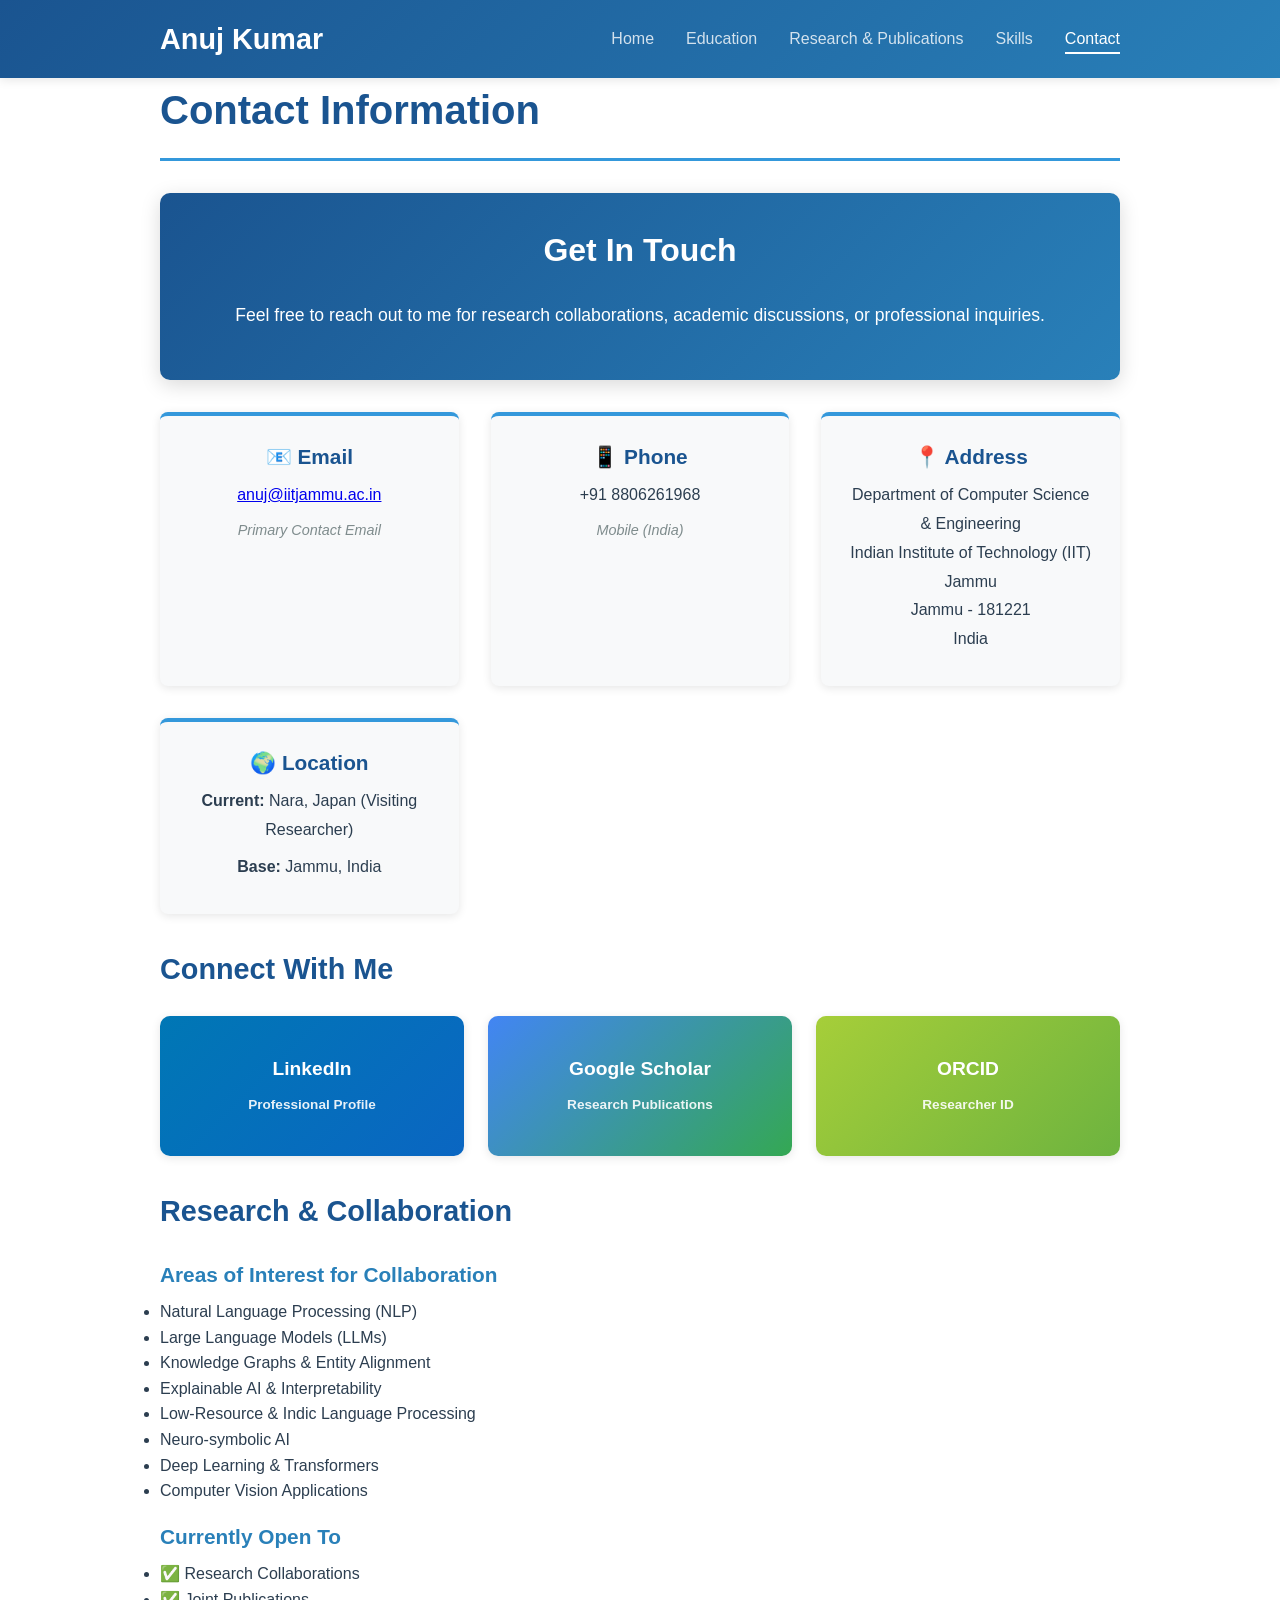
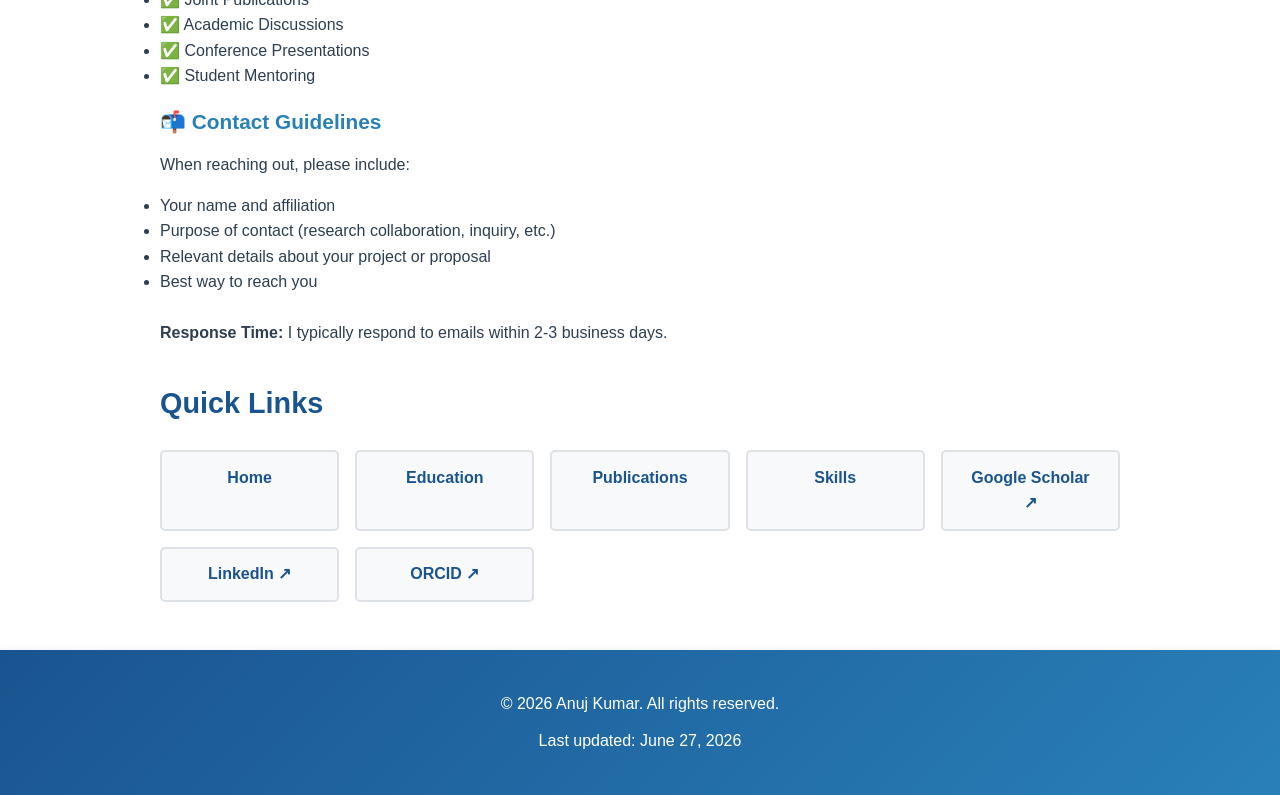
==== contact.html @ 15e8de83 "Add files via upload" ====
<!DOCTYPE html>
<html lang="en">
<head>
    <meta charset="UTF-8">
    <meta name="viewport" content="width=device-width, initial-scale=1.0">
    <title>Contact - Anuj Kumar</title>
    <link rel="stylesheet" href="style.css">
</head>
<body>
    <!-- Navigation -->
    <nav class="navbar">
        <div class="container">
            <div class="logo">Anuj Kumar</div>
            <ul class="nav-menu">
                <li><a href="index.html">Home</a></li>
                <li><a href="education.html">Education</a></li>
                <li><a href="research.html">Research & Publications</a></li>
                <li><a href="skills.html">Skills</a></li>
                <li><a href="contact.html" class="active">Contact</a></li>
            </ul>
            <div class="hamburger">
                <span></span>
                <span></span>
                <span></span>
            </div>
        </div>
    </nav>

    <!-- Main Content -->
    <main class="container">
        <h1>Contact Information</h1>

        <section class="contact-section">
            <div class="contact-card">
                <h2>Get In Touch</h2>
                <p>Feel free to reach out to me for research collaborations, academic discussions, or professional inquiries.</p>
            </div>

            <div class="contact-details">
                <div class="contact-item">
                    <h3>📧 Email</h3>
                    <p><a href="mailto:anuj@iitjammu.ac.in">anuj@iitjammu.ac.in</a></p>
                    <p class="label">Primary Contact Email</p>
                </div>

                <div class="contact-item">
                    <h3>📱 Phone</h3>
                    <p>+91 8806261968</p>
                    <p class="label">Mobile (India)</p>
                </div>

                <div class="contact-item">
                    <h3>📍 Address</h3>
                    <p>
                        Department of Computer Science & Engineering<br>
                        Indian Institute of Technology (IIT) Jammu<br>
                        Jammu - 181221<br>
                        India
                    </p>
                </div>

                <div class="contact-item">
                    <h3>🌍 Location</h3>
                    <p><strong>Current:</strong> Nara, Japan (Visiting Researcher)</p>
                    <p><strong>Base:</strong> Jammu, India</p>
                </div>
            </div>

            <div class="social-section">
                <h2>Connect With Me</h2>
                <div class="social-links-large">
                    <a href="https://www.linkedin.com/in/anujswami" target="_blank" class="social-btn linkedin">
                        <span>LinkedIn</span>
                        <p>Professional Profile</p>
                    </a>
                    <a href="https://scholar.google.com/citations?view_op=list_works&hl=en&user=Bb7oU5AAAAAJ" target="_blank" class="social-btn scholar">
                        <span>Google Scholar</span>
                        <p>Research Publications</p>
                    </a>
                    <a href="https://orcid.org/0000-0002-1785-370X" target="_blank" class="social-btn orcid">
                        <span>ORCID</span>
                        <p>Researcher ID</p>
                    </a>
                </div>
            </div>

            <div class="office-hours">
                <h2>Research & Collaboration</h2>
                <div class="research-info">
                    <h3>Areas of Interest for Collaboration</h3>
                    <ul>
                        <li>Natural Language Processing (NLP)</li>
                        <li>Large Language Models (LLMs)</li>
                        <li>Knowledge Graphs & Entity Alignment</li>
                        <li>Explainable AI & Interpretability</li>
                        <li>Low-Resource & Indic Language Processing</li>
                        <li>Neuro-symbolic AI</li>
                        <li>Deep Learning & Transformers</li>
                        <li>Computer Vision Applications</li>
                    </ul>

                    <h3>Currently Open To</h3>
                    <ul>
                        <li>✅ Research Collaborations</li>
                        <li>✅ Joint Publications</li>
                        <li>✅ Academic Discussions</li>
                        <li>✅ Conference Presentations</li>
                        <li>✅ Student Mentoring</li>
                    </ul>
                </div>
            </div>

            <div class="message-info">
                <h3>📬 Contact Guidelines</h3>
                <p>When reaching out, please include:</p>
                <ul>
                    <li>Your name and affiliation</li>
                    <li>Purpose of contact (research collaboration, inquiry, etc.)</li>
                    <li>Relevant details about your project or proposal</li>
                    <li>Best way to reach you</li>
                </ul>
                <p style="margin-top: 1.5rem;"><strong>Response Time:</strong> I typically respond to emails within 2-3 business days.</p>
            </div>
        </section>

        <section class="quick-links">
            <h2>Quick Links</h2>
            <div class="links-grid">
                <a href="index.html" class="quick-link">Home</a>
                <a href="education.html" class="quick-link">Education</a>
                <a href="research.html" class="quick-link">Publications</a>
                <a href="skills.html" class="quick-link">Skills</a>
                <a href="https://scholar.google.com/citations?view_op=list_works&hl=en&user=Bb7oU5AAAAAJ" target="_blank" class="quick-link external">Google Scholar</a>
                <a href="https://www.linkedin.com/in/anujswami" target="_blank" class="quick-link external">LinkedIn</a>
                <a href="https://orcid.org/0000-0002-1785-370X" target="_blank" class="quick-link external">ORCID</a>
            </div>
        </section>
    </main>

    <!-- Footer -->
    <footer class="footer">
        <div class="container">
            <p>&copy; 2026 Anuj Kumar. All rights reserved.</p>
            <p>Last updated: June 27, 2026</p>
        </div>
    </footer>

    <script src="script.js"></script>
</body>
</html>
---- style.css ----
* {
    margin: 0;
    padding: 0;
    box-sizing: border-box;
}

:root {
    --primary-color: #1a5490;
    --secondary-color: #2980b9;
    --accent-color: #3498db;
    --success-color: #27ae60;
    --danger-color: #e74c3c;
    --light-bg: #f8f9fa;
    --border-color: #dee2e6;
    --text-dark: #2c3e50;
    --text-light: #7f8c8d;
    --shadow: 0 2px 10px rgba(0, 0, 0, 0.1);
    --shadow-lg: 0 5px 20px rgba(0, 0, 0, 0.15);
}

body {
    font-family: 'Segoe UI', Tahoma, Geneva, Verdana, sans-serif;
    line-height: 1.6;
    color: var(--text-dark);
    background-color: #ffffff;
}

.container {
    max-width: 1000px;
    margin: 0 auto;
    padding: 0 20px;
}

/* Navbar */
.navbar {
    background: linear-gradient(135deg, var(--primary-color), var(--secondary-color));
    color: white;
    padding: 1rem 0;
    box-shadow: var(--shadow);
    position: sticky;
    top: 0;
    z-index: 100;
}

.navbar .container {
    display: flex;
    justify-content: space-between;
    align-items: center;
}

.logo {
    font-size: 1.8rem;
    font-weight: bold;
    color: white;
    cursor: pointer;
}

.nav-menu {
    display: flex;
    list-style: none;
    gap: 2rem;
}

.nav-menu a {
    color: rgba(255, 255, 255, 0.8);
    text-decoration: none;
    transition: color 0.3s ease;
    font-weight: 500;
}

.nav-menu a:hover,
.nav-menu a.active {
    color: white;
    border-bottom: 2px solid white;
    padding-bottom: 0.3rem;
}

.hamburger {
    display: none;
    flex-direction: column;
    cursor: pointer;
}

.hamburger span {
    width: 25px;
    height: 3px;
    background: white;
    margin: 5px 0;
    transition: 0.3s;
}

/* Main Content */
main {
    padding: 3rem 0;
    min-height: 70vh;
}

h1 {
    font-size: 2.5rem;
    margin-bottom: 2rem;
    color: var(--primary-color);
    border-bottom: 3px solid var(--accent-color);
    padding-bottom: 1rem;
}

h2 {
    font-size: 1.8rem;
    margin: 2rem 0 1.5rem;
    color: var(--primary-color);
}

h3 {
    font-size: 1.3rem;
    color: var(--secondary-color);
    margin: 1rem 0 0.5rem;
}

p {
    margin: 0.8rem 0;
    line-height: 1.8;
}

/* Profile Section */
.profile-section {
    background: var(--light-bg);
    padding: 2rem;
    border-radius: 10px;
    margin-bottom: 2rem;
    box-shadow: var(--shadow);
}

.profile-header {
    display: flex;
    gap: 2rem;
    align-items: flex-start;
    margin-bottom: 2rem;
}

.profile-image {
    flex-shrink: 0;
}

.avatar-placeholder {
    width: 150px;
    height: 150px;
    background: linear-gradient(135deg, var(--secondary-color), var(--accent-color));
    border-radius: 10px;
    display: flex;
    align-items: center;
    justify-content: center;
    color: white;
    font-size: 3rem;
    font-weight: bold;
    box-shadow: var(--shadow-lg);
}

.profile-info {
    flex: 1;
}

.profile-info h1 {
    margin: 0;
    border: none;
    padding: 0;
    font-size: 2.2rem;
}

.title {
    font-size: 1.3rem;
    color: var(--secondary-color);
    font-weight: 600;
    margin: 0.5rem 0;
}

.institution {
    color: var(--text-light);
    margin: 1rem 0;
    line-height: 1.8;
}

.current-position {
    background: rgba(52, 152, 219, 0.1);
    padding: 0.8rem;
    border-left: 4px solid var(--accent-color);
    border-radius: 4px;
    margin: 1rem 0;
}

.profile-bio {
    margin: 2rem 0;
}

.profile-bio p {
    margin: 1rem 0;
    text-align: justify;
}

.social-links {
    display: flex;
    gap: 1rem;
    margin-top: 1.5rem;
    flex-wrap: wrap;
}

.btn-link {
    display: inline-block;
    background: var(--primary-color);
    color: white;
    padding: 0.6rem 1.2rem;
    text-decoration: none;
    border-radius: 5px;
    transition: all 0.3s ease;
    font-size: 0.95rem;
}

.btn-link:hover {
    background: var(--secondary-color);
    transform: translateY(-2px);
    box-shadow: var(--shadow);
}

.contact-info {
    background: white;
    padding: 1.5rem;
    border-radius: 8px;
    margin-top: 1.5rem;
    border-left: 4px solid var(--success-color);
}

.contact-info h3 {
    margin-top: 0;
}

.contact-info a {
    color: var(--accent-color);
    text-decoration: none;
}

.contact-info a:hover {
    text-decoration: underline;
}

/* Highlights Grid */
.highlights {
    margin: 3rem 0;
}

.highlight-grid {
    display: grid;
    grid-template-columns: repeat(auto-fit, minmax(250px, 1fr));
    gap: 1.5rem;
    margin: 1.5rem 0;
}

.highlight-card {
    background: linear-gradient(135deg, rgba(26, 84, 144, 0.05), rgba(52, 152, 219, 0.05));
    padding: 1.5rem;
    border-radius: 8px;
    border-left: 4px solid var(--primary-color);
    transition: all 0.3s ease;
    box-shadow: var(--shadow);
}

.highlight-card:hover {
    transform: translateY(-5px);
    box-shadow: var(--shadow-lg);
    border-left-color: var(--accent-color);
}

.highlight-card h4 {
    color: var(--primary-color);
    margin-bottom: 0.8rem;
    font-size: 1.1rem;
}

.highlight-card p {
    font-size: 0.95rem;
    color: var(--text-light);
    margin: 0;
}

/* Education Section */
.education-section {
    margin: 2rem 0;
}

.education-item {
    background: var(--light-bg);
    padding: 1.5rem;
    margin-bottom: 1.5rem;
    border-radius: 8px;
    border-left: 4px solid var(--accent-color);
    box-shadow: var(--shadow);
    transition: all 0.3s ease;
}

.education-item:hover {
    box-shadow: var(--shadow-lg);
    transform: translateX(5px);
}

.education-header {
    display: flex;
    justify-content: space-between;
    align-items: center;
    margin-bottom: 1rem;
    flex-wrap: wrap;
    gap: 1rem;
}

.education-header h3 {
    margin: 0;
}

.date {
    background: var(--primary-color);
    color: white;
    padding: 0.4rem 0.8rem;
    border-radius: 20px;
    font-size: 0.9rem;
    font-weight: 600;
}

.institution {
    color: var(--secondary-color);
    font-weight: 600;
    font-size: 1rem;
}

.department {
    color: var(--text-light);
    margin: 0.5rem 0;
}

.grade {
    background: rgba(39, 174, 96, 0.1);
    padding: 0.5rem;
    border-radius: 4px;
    color: var(--success-color);
    font-weight: 600;
}

.advisor-info,
.thesis-info {
    background: white;
    padding: 1rem;
    border-radius: 5px;
    margin-top: 1rem;
}

.thesis-info h4 {
    margin-top: 0;
    color: var(--primary-color);
}

.thesis-info ul {
    list-style-position: inside;
    color: var(--text-light);
}

.thesis-info li {
    margin: 0.5rem 0;
}

/* Publications Section */
.publication-item {
    background: var(--light-bg);
    padding: 1.5rem;
    margin-bottom: 1.5rem;
    border-radius: 8px;
    border-left: 4px solid var(--secondary-color);
    box-shadow: var(--shadow);
    transition: all 0.3s ease;
}

.publication-item:hover {
    box-shadow: var(--shadow-lg);
}

.pub-header {
    margin-bottom: 1rem;
}

.pub-header h3 {
    margin: 0 0 0.5rem 0;
    font-size: 1.1rem;
    color: var(--primary-color);
}

.pub-date {
    background: var(--accent-color);
    color: white;
    padding: 0.3rem 0.8rem;
    border-radius: 15px;
    font-size: 0.85rem;
    font-weight: 600;
    display: inline-block;
}

.publication-item p {
    margin: 0.5rem 0;
    font-size: 0.95rem;
}

.publication-item a {
    color: var(--accent-color);
    text-decoration: none;
    font-weight: 600;
}

.publication-item a:hover {
    text-decoration: underline;
}

/* Skills Section */
.skills-section {
    margin: 2rem 0;
}

.skill-category {
    margin: 2.5rem 0;
}

.skills-grid {
    display: grid;
    grid-template-columns: repeat(auto-fit, minmax(250px, 1fr));
    gap: 1.5rem;
    margin: 1.5rem 0;
}

.skill-item {
    background: var(--light-bg);
    padding: 1.5rem;
    border-radius: 8px;
    box-shadow: var(--shadow);
    transition: all 0.3s ease;
}

.skill-item:hover {
    box-shadow: var(--shadow-lg);
    transform: translateY(-5px);
}

.skill-item h3 {
    margin-top: 0;
    color: var(--primary-color);
    font-size: 1.1rem;
}

.skill-bar {
    height: 8px;
    background: var(--border-color);
    border-radius: 10px;
    overflow: hidden;
    margin: 0.8rem 0;
}

.skill-fill {
    height: 100%;
    background: linear-gradient(90deg, var(--primary-color), var(--accent-color));
    border-radius: 10px;
    transition: width 0.3s ease;
}

.skill-item p {
    font-size: 0.9rem;
    color: var(--text-light);
    margin: 0.5rem 0 0 0;
}

.specialization-grid {
    display: grid;
    grid-template-columns: repeat(auto-fit, minmax(280px, 1fr));
    gap: 1.5rem;
    margin: 1.5rem 0;
}

.spec-item {
    background: white;
    padding: 1.5rem;
    border-radius: 8px;
    border: 2px solid var(--border-color);
    box-shadow: var(--shadow);
    transition: all 0.3s ease;
}

.spec-item:hover {
    border-color: var(--accent-color);
    box-shadow: var(--shadow-lg);
}

.spec-item h3 {
    margin-top: 0;
    color: var(--secondary-color);
    font-size: 1rem;
}

.spec-item p {
    margin: 0.8rem 0;
    font-size: 0.9rem;
    color: var(--text-light);
}

/* Experience Section */
.experience-section,
.achievement-section {
    margin: 2rem 0;
}

.experience-item {
    background: var(--light-bg);
    padding: 1.5rem;
    margin-bottom: 1.5rem;
    border-radius: 8px;
    border-left: 4px solid var(--success-color);
    box-shadow: var(--shadow);
    transition: all 0.3s ease;
}

.experience-item:hover {
    transform: translateX(5px);
    box-shadow: var(--shadow-lg);
}

.exp-header {
    display: flex;
    justify-content: space-between;
    align-items: center;
    margin-bottom: 0.8rem;
    flex-wrap: wrap;
    gap: 1rem;
}

.exp-header h3 {
    margin: 0;
}

.organization {
    color: var(--secondary-color);
    font-weight: 600;
    margin: 0.5rem 0;
}

.role {
    color: var(--text-light);
    font-size: 0.95rem;
    margin: 0.5rem 0;
}

/* Contact Section */
.contact-section {
    margin: 2rem 0;
}

.contact-card {
    background: linear-gradient(135deg, var(--primary-color), var(--secondary-color));
    color: white;
    padding: 2rem;
    border-radius: 10px;
    text-align: center;
    margin-bottom: 2rem;
    box-shadow: var(--shadow-lg);
}

.contact-card h2 {
    color: white;
    margin-top: 0;
    font-size: 2rem;
}

.contact-card p {
    margin: 1rem 0;
    font-size: 1.1rem;
}

.contact-details {
    display: grid;
    grid-template-columns: repeat(auto-fit, minmax(250px, 1fr));
    gap: 2rem;
    margin: 2rem 0;
}

.contact-item {
    background: var(--light-bg);
    padding: 1.5rem;
    border-radius: 8px;
    border-top: 4px solid var(--accent-color);
    box-shadow: var(--shadow);
    text-align: center;
}

.contact-item h3 {
    margin-top: 0;
    color: var(--primary-color);
}

.contact-item p {
    margin: 0.5rem 0;
}

.label {
    color: var(--text-light);
    font-size: 0.9rem;
    font-style: italic;
}

/* Social Section */
.social-section {
    margin: 2rem 0;
}

.social-links-large {
    display: grid;
    grid-template-columns: repeat(auto-fit, minmax(200px, 1fr));
    gap: 1.5rem;
    margin: 1.5rem 0;
}

.social-btn {
    display: flex;
    flex-direction: column;
    align-items: center;
    justify-content: center;
    padding: 1.5rem;
    border-radius: 10px;
    text-decoration: none;
    color: white;
    transition: all 0.3s ease;
    box-shadow: var(--shadow);
    font-weight: 600;
    min-height: 140px;
}

.social-btn span {
    font-size: 1.2rem;
    margin-bottom: 0.5rem;
}

.social-btn p {
    font-size: 0.85rem;
    margin: 0;
    opacity: 0.9;
}

.linkedin {
    background: linear-gradient(135deg, #0077B5, #0A66C2);
}

.scholar {
    background: linear-gradient(135deg, #4285F4, #34A853);
}

.orcid {
    background: linear-gradient(135deg, #A6CE39, #6DB33F);
}

.social-btn:hover {
    transform: translateY(-5px);
    box-shadow: var(--shadow-lg);
}

/* Quick Links */
.links-grid {
    display: grid;
    grid-template-columns: repeat(auto-fit, minmax(150px, 1fr));
    gap: 1rem;
}

.quick-link {
    display: inline-block;
    padding: 0.8rem 1.5rem;
    background: var(--light-bg);
    color: var(--primary-color);
    text-decoration: none;
    border-radius: 5px;
    border: 2px solid var(--border-color);
    transition: all 0.3s ease;
    text-align: center;
    font-weight: 600;
}

.quick-link:hover {
    background: var(--primary-color);
    color: white;
    border-color: var(--primary-color);
    transform: translateY(-2px);
}

.quick-link.external::after {
    content: ' ↗';
}

/* Lists */
.achievements-list {
    list-style-position: inside;
    margin: 1.5rem 0;
}

.achievements-list li {
    margin: 1rem 0;
    line-height: 1.8;
    color: var(--text-dark);
}

/* Footer */
.footer {
    background: linear-gradient(135deg, var(--primary-color), var(--secondary-color));
    color: white;
    text-align: center;
    padding: 2rem;
    margin-top: 3rem;
    box-shadow: var(--shadow);
}

.footer p {
    margin: 0.5rem 0;
}

/* Responsive Design */
@media (max-width: 768px) {
    .hamburger {
        display: flex;
    }

    .nav-menu {
        display: none;
        position: absolute;
        top: 60px;
        left: 0;
        width: 100%;
        background: var(--primary-color);
        flex-direction: column;
        gap: 0;
        padding: 1rem 0;
    }

    .nav-menu.active {
        display: flex;
    }

    .nav-menu li {
        padding: 1rem 2rem;
        border-bottom: 1px solid rgba(255, 255, 255, 0.1);
    }

    .nav-menu a {
        display: block;
    }

    h1 {
        font-size: 2rem;
    }

    h2 {
        font-size: 1.5rem;
    }

    .profile-header {
        flex-direction: column;
        align-items: center;
        text-align: center;
    }

    .avatar-placeholder {
        width: 120px;
        height: 120px;
    }

    .profile-info h1 {
        font-size: 1.8rem;
    }

    .education-header,
    .exp-header {
        flex-direction: column;
        align-items: flex-start;
    }

    .skills-grid,
    .highlight-grid,
    .contact-details,
    .specialization-grid,
    .social-links-large {
        grid-template-columns: 1fr;
    }

    .social-links {
        flex-direction: column;
        align-items: stretch;
    }

    .btn-link {
        text-align: center;
    }

    main {
        padding: 2rem 0;
    }
}

@media (max-width: 480px) {
    .navbar .container {
        flex-direction: column;
    }

    .logo {
        margin-bottom: 1rem;
    }

    h1 {
        font-size: 1.5rem;
    }

    h2 {
        font-size: 1.2rem;
    }

    .profile-section,
    .education-item,
    .publication-item,
    .skill-item,
    .contact-item {
        padding: 1rem;
    }

    .container {
        padding: 0 15px;
    }
}
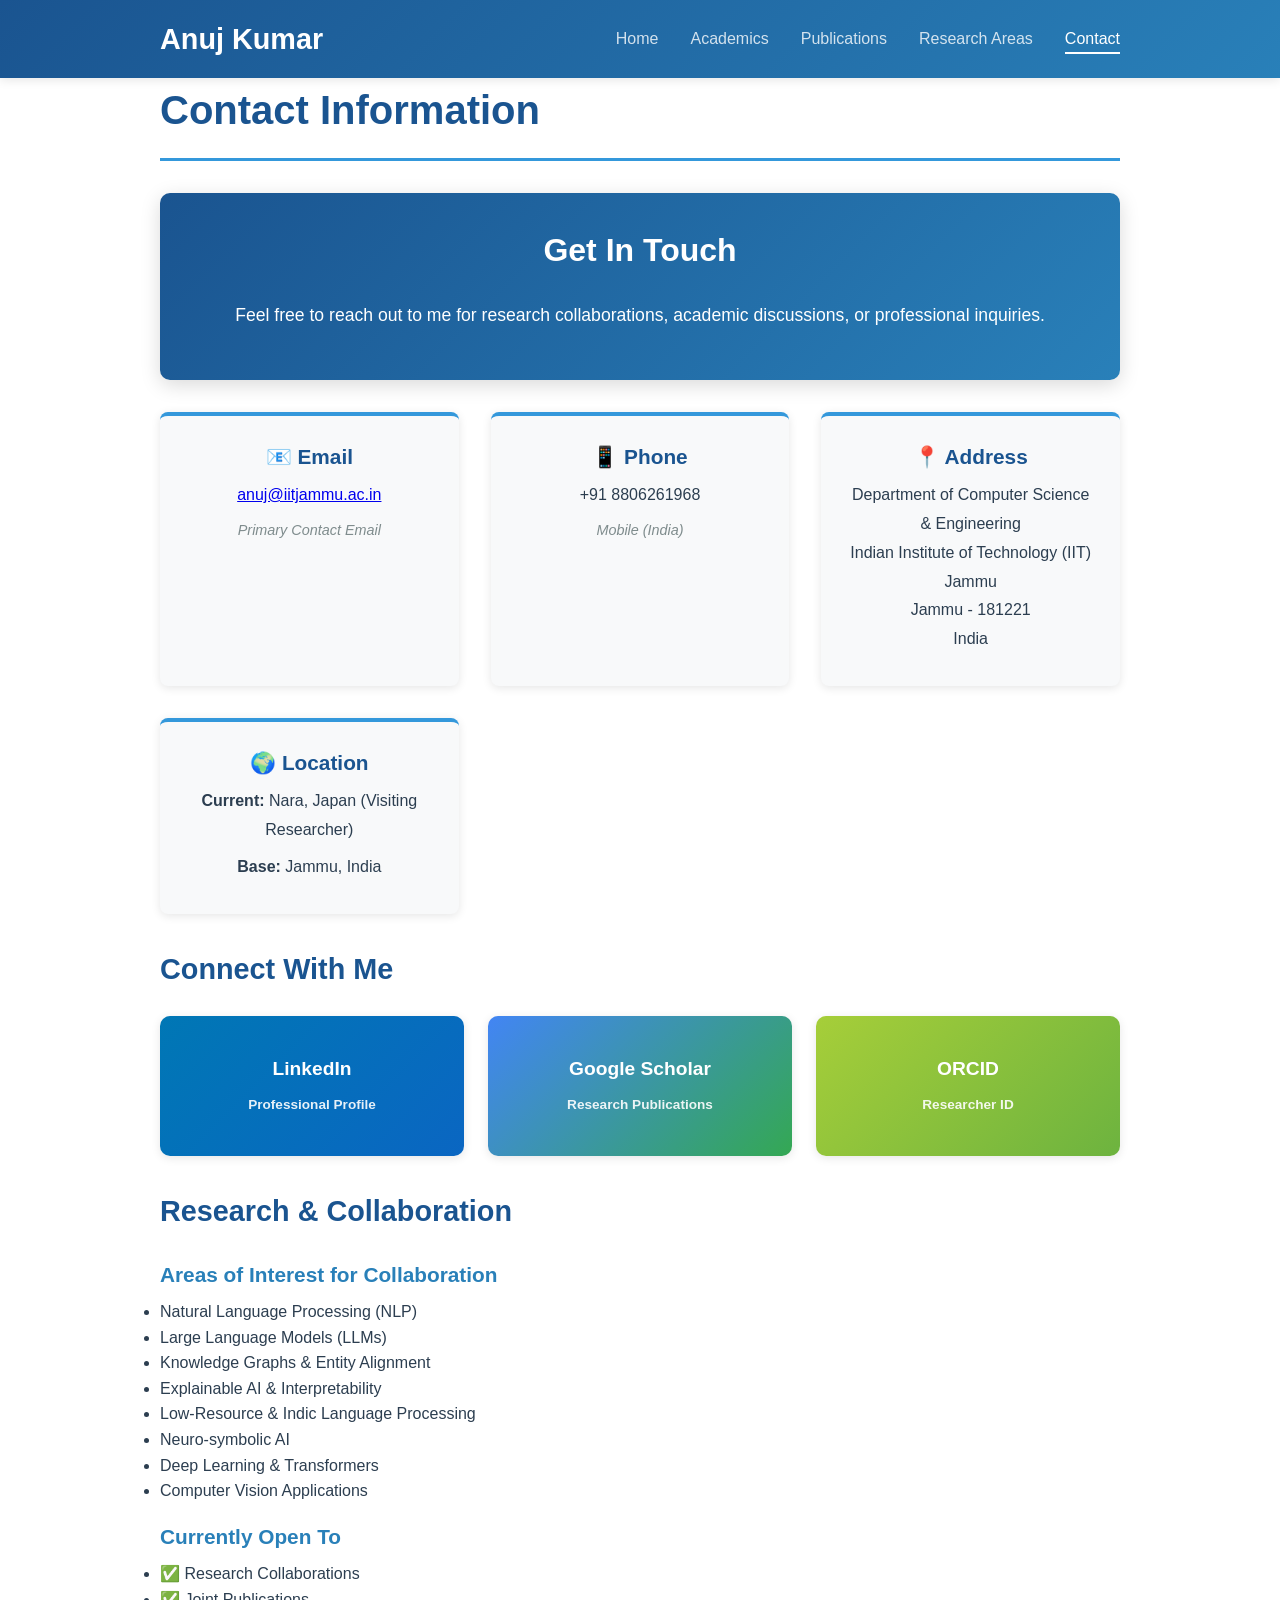
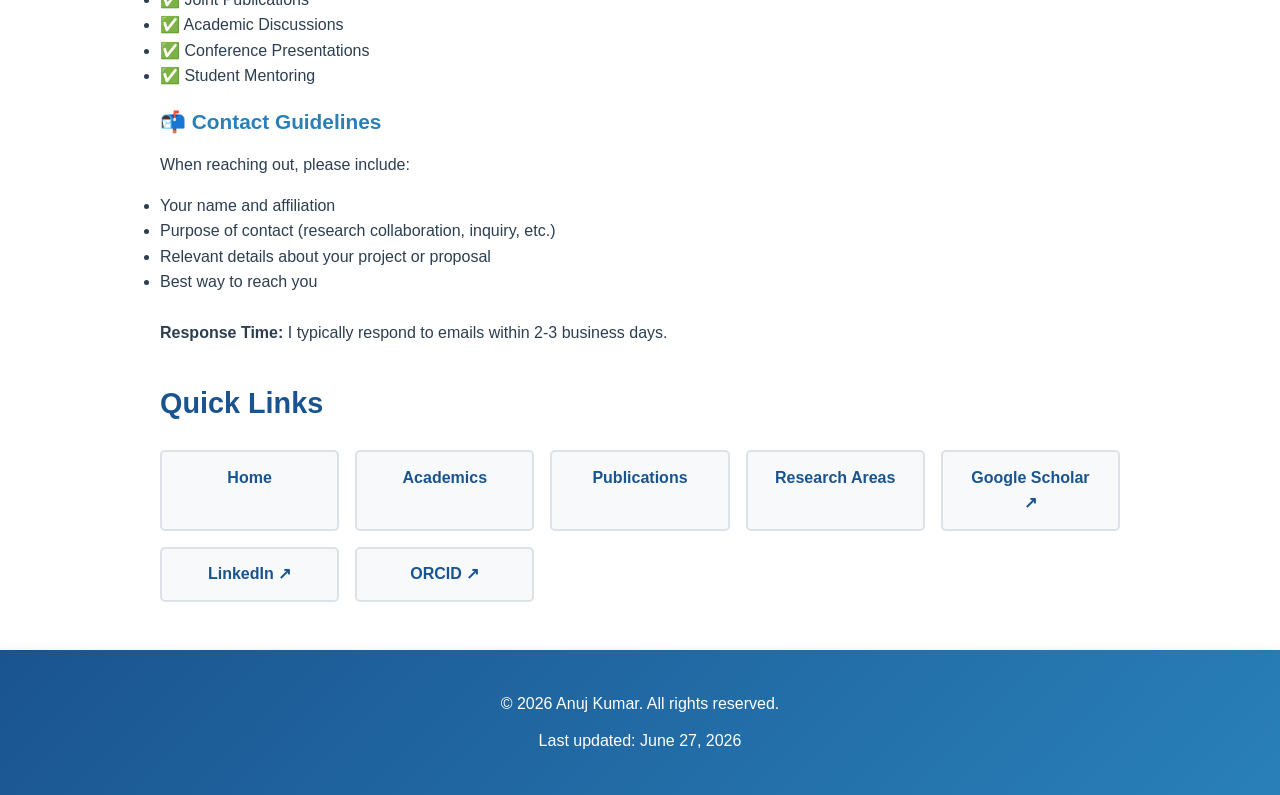
==== commit 4290df76: "Rename nav labels and redesign Research Areas page with descriptive content - Rename Education → Aca" ====
--- a/contact.html
+++ b/contact.html
@@ -13,9 +13,9 @@
             <div class="logo">Anuj Kumar</div>
             <ul class="nav-menu">
                 <li><a href="index.html">Home</a></li>
-                <li><a href="education.html">Education</a></li>
-                <li><a href="research.html">Research & Publications</a></li>
-                <li><a href="skills.html">Skills</a></li>
+                <li><a href="education.html">Academics</a></li>
+                <li><a href="research.html">Publications</a></li>
+                <li><a href="skills.html">Research Areas</a></li>
                 <li><a href="contact.html" class="active">Contact</a></li>
             </ul>
             <div class="hamburger">
@@ -127,9 +127,9 @@
             <h2>Quick Links</h2>
             <div class="links-grid">
                 <a href="index.html" class="quick-link">Home</a>
-                <a href="education.html" class="quick-link">Education</a>
+                <a href="education.html" class="quick-link">Academics</a>
                 <a href="research.html" class="quick-link">Publications</a>
-                <a href="skills.html" class="quick-link">Skills</a>
+                <a href="skills.html" class="quick-link">Research Areas</a>
                 <a href="https://scholar.google.com/citations?view_op=list_works&hl=en&user=Bb7oU5AAAAAJ" target="_blank" class="quick-link external">Google Scholar</a>
                 <a href="https://www.linkedin.com/in/anujswami" target="_blank" class="quick-link external">LinkedIn</a>
                 <a href="https://orcid.org/0000-0002-1785-370X" target="_blank" class="quick-link external">ORCID</a>
